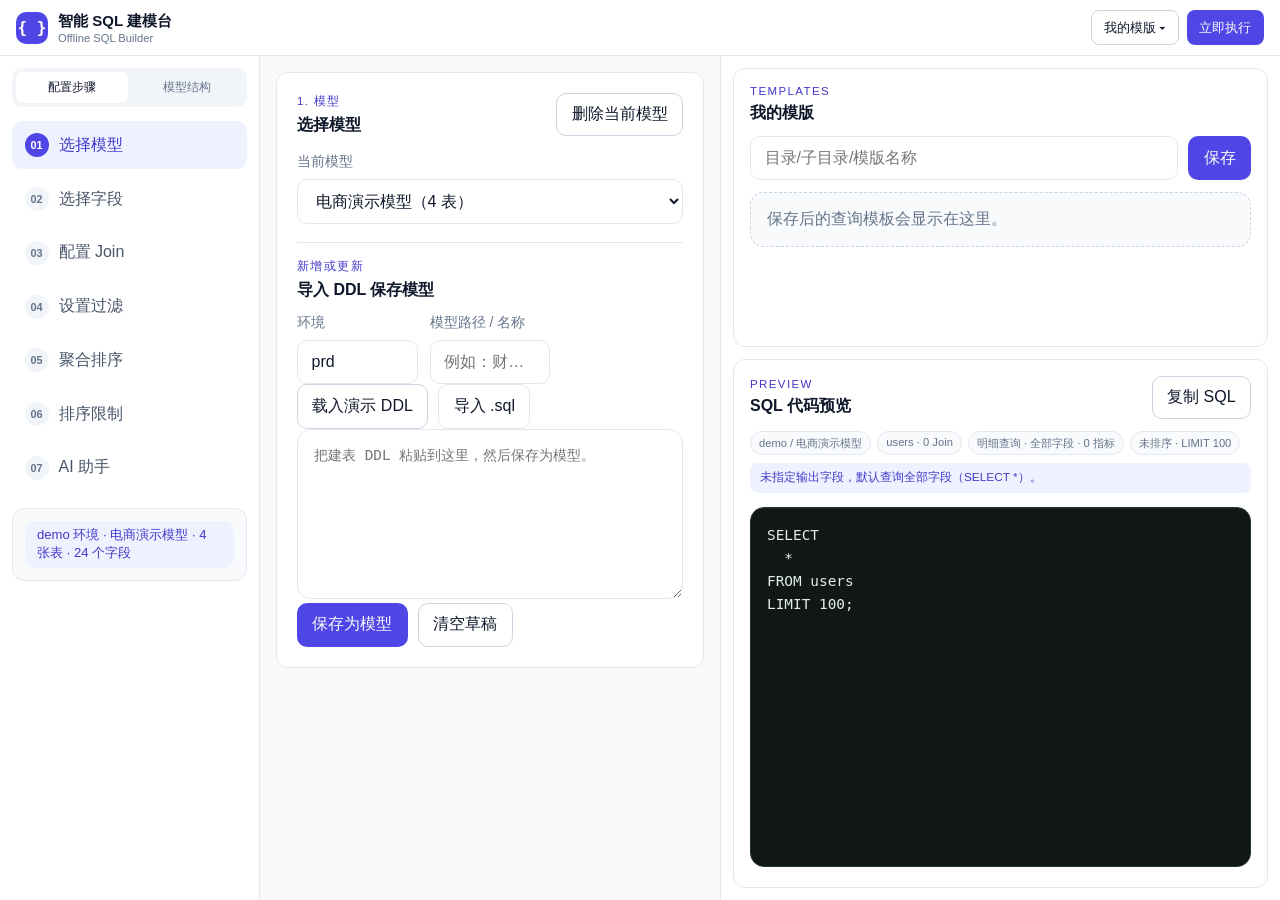
==== index.html @ 635a3251 "feat: mvp version" ====
<!DOCTYPE html>
<html lang="zh-CN">
  <head>
    <meta charset="UTF-8" />
    <meta name="viewport" content="width=device-width, initial-scale=1.0" />
    <title>智能 SQL 建模台</title>
    <link rel="stylesheet" href="styles.css" />
  </head>
  <body>
    <div class="app-shell">
      <header class="top-bar">
        <div class="brand">
          <div class="brand-mark">{ }</div>
          <div>
            <strong>智能 SQL 建模台</strong>
            <span>Offline SQL Builder</span>
          </div>
        </div>
        <div class="top-actions">
          <div class="template-menu-wrap">
            <button id="top-saved-queries-btn" type="button">我的模版 ▾</button>
            <div id="top-saved-queries-menu" class="template-menu" hidden></div>
          </div>
          <button id="execute-sql-btn" class="primary" type="button">立即执行</button>
        </div>
      </header>

      <main class="saas-layout">
        <aside class="left-sidebar">
          <div class="sidebar-tabs">
            <button class="active" type="button">配置步骤</button>
            <button type="button" data-config-tab="schema">模型结构</button>
          </div>
          <nav class="step-nav" aria-label="SQL Builder 配置导航">
            <button class="step-button active" type="button" data-config-tab="model"><span>01</span>选择模型</button>
            <button class="step-button" type="button" data-config-tab="query"><span>02</span>选择字段</button>
            <button class="step-button" type="button" data-config-tab="join"><span>03</span>配置 Join</button>
            <button class="step-button" type="button" data-config-tab="filter"><span>04</span>设置过滤</button>
            <button class="step-button" type="button" data-config-tab="metric"><span>05</span>聚合排序</button>
            <button class="step-button" type="button" data-config-tab="sort"><span>06</span>排序限制</button>
            <button class="step-button" type="button" data-config-tab="ai"><span>07</span>AI 助手</button>
          </nav>
          <div class="sidebar-card">
            <span id="model-status" class="status-chip muted">暂无模型</span>
          </div>
        </aside>

        <section class="main-workspace">
          <section class="panel compact-panel tab-panel active" data-tab-panel="model">
            <div class="section-head">
              <div>
                <p class="section-kicker">1. 模型</p>
                <h2>选择模型</h2>
              </div>
              <button id="delete-model-btn">删除当前模型</button>
            </div>

            <label class="field">
              <span>当前模型</span>
              <select id="model-select"></select>
            </label>

            <div class="builder-section">
              <div class="section-head compact">
                <div>
                  <p class="section-kicker">新增或更新</p>
                  <h2>导入 DDL 保存模型</h2>
                </div>
              </div>
              <div class="form-grid">
                <label class="field">
                  <span>环境</span>
                  <input id="model-env-input" type="text" list="model-env-options" placeholder="例如：pre、load、prd" />
                  <datalist id="model-env-options">
                    <option value="pre"></option>
                    <option value="load"></option>
                    <option value="prd"></option>
                    <option value="demo"></option>
                  </datalist>
                </label>
                <label class="field">
                  <span>模型路径 / 名称</span>
                  <input id="model-table-name-input" type="text" placeholder="例如：财务/成本/CUT表" />
                </label>
              </div>
              <div class="inline-actions">
                <button id="use-sample-draft-btn">载入演示 DDL</button>
                <label class="file-pill">
                  导入 .sql
                  <input id="model-file-input" type="file" accept=".sql,text/plain" />
                </label>
              </div>
              <textarea
                id="model-ddl-input"
                class="ddl-input compact-textarea"
                spellcheck="false"
                placeholder="把建表 DDL 粘贴到这里，然后保存为模型。"
              ></textarea>
              <div class="inline-actions">
                <button id="save-model-btn" class="primary">保存为模型</button>
                <button id="clear-model-draft-btn">清空草稿</button>
              </div>
            </div>
          </section>

          <section class="panel compact-panel tab-panel" data-tab-panel="schema" hidden>
            <div class="section-head">
              <div>
                <p class="section-kicker">2. 字段</p>
                <h2>浏览模型结构</h2>
              </div>
            </div>
            <div class="form-grid">
              <label class="field">
                <span>查找表</span>
                <input id="schema-table-search" type="text" list="schema-table-options" placeholder="输入表名或字段名" />
                <datalist id="schema-table-options"></datalist>
              </label>
              <label class="field">
                <span>查找字段</span>
                <input id="schema-column-search" type="text" list="schema-column-options" placeholder="输入字段名继续缩小范围" />
                <datalist id="schema-column-options"></datalist>
              </label>
            </div>
            <div id="schema-summary" class="schema-summary empty-state">
              先选择一个模型，再用搜索方式查看表和字段。
            </div>
          </section>

          <section class="panel compact-panel tab-panel" data-tab-panel="query" hidden>
            <div class="section-head">
              <div>
                <p class="section-kicker">3. 查询</p>
                <h2>配置查询</h2>
              </div>
            </div>
            <div class="form-grid single">
              <label class="field">
                <span>基表</span>
                <select id="base-table-select"></select>
              </label>
            </div>
            <div class="template-strip compact-strip" id="template-strip"></div>
            <div class="builder-section first-section">
              <div class="section-head compact">
                <div>
                  <p class="section-kicker">输出字段</p>
                  <h2>搜索添加</h2>
                </div>
              </div>
              <div class="inline-picker">
                <input id="dimension-add-input" type="text" list="dimension-field-options" placeholder="输入字段名搜索" />
                <datalist id="dimension-field-options"></datalist>
                <button id="add-dimension-btn">添加字段</button>
              </div>
              <div id="selected-dimensions-list" class="selected-list empty-state">
                默认查询全部字段（SELECT *）。
              </div>
            </div>
          </section>

          <section class="panel compact-panel tab-panel" data-tab-panel="join" hidden>
            <div class="section-head">
              <div>
                <p class="section-kicker">4. Join</p>
                <h2>表关联配置</h2>
              </div>
              <button id="add-join-btn">新增 Join</button>
            </div>
            <div id="joins-list" class="rows-list empty-state">
              先选择基表，再按需添加 Join。
            </div>
          </section>

          <section class="panel compact-panel tab-panel" data-tab-panel="metric" hidden>
            <div class="section-head">
              <div>
                <p class="section-kicker">5. 指标</p>
                <h2>聚合指标</h2>
              </div>
              <button id="add-metric-btn">新增指标</button>
            </div>
            <div id="metrics-list" class="rows-list empty-state">
              聚合查询和 Top N 查询可以在这里添加指标。
            </div>
          </section>

          <section class="panel compact-panel tab-panel" data-tab-panel="filter" hidden>
            <div class="section-head">
              <div>
                <p class="section-kicker">6. 过滤</p>
                <h2>Where 条件</h2>
              </div>
              <div class="inline-actions">
                <button id="add-filter-group-btn">新增条件组</button>
                <button id="add-filter-btn">新增过滤条件</button>
              </div>
            </div>
            <div id="filters-list" class="rows-list empty-state">
              在这里配置字段过滤条件。
            </div>
          </section>

          <section class="panel compact-panel tab-panel" data-tab-panel="sort" hidden>
            <div class="section-head">
              <div>
                <p class="section-kicker">7. 排序</p>
                <h2>排序和限制</h2>
              </div>
            </div>
            <div class="form-grid">
              <label class="field">
                <span>排序字段</span>
                <input id="sort-field-input" type="text" list="sort-field-options" placeholder="输入字段名或指标别名" />
                <datalist id="sort-field-options"></datalist>
              </label>
              <label class="field">
                <span>排序方向</span>
                <select id="sort-direction-select">
                  <option value="asc">升序</option>
                  <option value="desc">降序</option>
                </select>
              </label>
              <label class="field">
                <span>限制行数</span>
                <input id="limit-input" type="number" min="1" step="1" value="100" />
              </label>
            </div>
          </section>

          <section class="panel compact-panel tab-panel" data-tab-panel="ai" hidden>
            <div class="section-head">
              <div>
                <p class="section-kicker">8. AI</p>
                <h2>AI 一句话生成 SQL</h2>
              </div>
            </div>
            <div class="builder-section">
              <div class="form-grid">
                <label class="field">
                  <span>执行方式</span>
                  <select id="llm-provider-select">
                    <option value="codex_cli">Codex 登录态</option>
                    <option value="openai_compatible">OpenAI / 兼容接口</option>
                  </select>
                </label>
                <label class="field">
                  <span>模型</span>
                  <input id="llm-model-input" type="text" placeholder="留空则使用默认模型" />
                </label>
                <label class="field">
                  <span>Base URL</span>
                  <input id="llm-base-url-input" type="text" placeholder="https://api.openai.com/v1" />
                </label>
                <label class="field">
                  <span>API Key 环境变量</span>
                  <input id="llm-api-key-env-input" type="text" placeholder="OPENAI_API_KEY" />
                </label>
                <label class="field">
                  <span>Reasoning Effort</span>
                  <select id="llm-reasoning-effort-select">
                    <option value="none">none</option>
                    <option value="low">low</option>
                    <option value="medium">medium</option>
                    <option value="high">high</option>
                    <option value="xhigh">xhigh</option>
                  </select>
                </label>
                <label class="field">
                  <span>Temperature</span>
                  <input id="llm-temperature-input" type="number" min="0" max="2" step="0.1" />
                </label>
              </div>
              <div class="inline-actions">
                <button id="save-llm-config-btn" class="primary">保存 AI 配置</button>
                <button id="refresh-codex-status-btn">刷新 Codex 登录态</button>
                <span id="codex-login-status" class="status-chip muted">Codex 登录状态未检查</span>
              </div>
            </div>
            <label class="field">
              <span>一句话描述</span>
              <textarea
                id="ai-prompt-input"
                class="ai-prompt"
                placeholder="例如：按国家统计最近30天支付金额..."
              ></textarea>
            </label>
            <div class="inline-actions">
              <button id="generate-ai-sql-btn" class="primary">AI 生成 SQL</button>
              <button id="clear-ai-result-btn">清除 AI 结果</button>
              <span id="ai-result-status" class="status-chip muted">当前显示手动生成结果</span>
            </div>
          </section>

        </section>

        <aside class="right-panel">
          <section class="panel saved-panel">
            <div class="section-head compact">
              <div>
                <p class="section-kicker">Templates</p>
                <h2>我的模版</h2>
              </div>
            </div>
            <div class="inline-picker">
              <input id="save-name-input" type="text" placeholder="目录/子目录/模版名称" />
              <button id="save-query-btn" class="primary">保存</button>
            </div>
            <div id="saved-queries-list" class="saved-list empty-state">
              保存后的查询模板会显示在这里。
            </div>
          </section>

          <section class="panel preview-panel side-preview">
            <div class="section-head compact">
              <div>
                <p class="section-kicker">Preview</p>
                <h2>SQL 代码预览</h2>
              </div>
              <button id="copy-sql-btn" type="button">复制 SQL</button>
            </div>
            <div id="query-summary" class="summary-grid"></div>
            <div id="sql-status" class="sql-status"></div>
            <pre id="sql-output" class="sql-output">-- SQL 会显示在这里</pre>
          </section>
        </aside>
      </main>
    </div>

    <script src="app.js"></script>
  </body>
</html>
---- styles.css ----
:root {
  --bg: #f8fafc;
  --panel: #ffffff;
  --panel-strong: #f8fafc;
  --ink: #0f172a;
  --muted: #64748b;
  --line: #e2e8f0;
  --line-strong: #cbd5e1;
  --accent: #4f46e5;
  --accent-strong: #4338ca;
  --accent-soft: #eef2ff;
  --nav: #0f172a;
  --nav-muted: #94a3b8;
  --warn: #a64d18;
  --shadow: 0 18px 50px rgba(24, 33, 29, 0.08);
  --radius: 18px;
  --radius-sm: 12px;
  --mono: "SFMono-Regular", "SF Mono", Monaco, Consolas, monospace;
  --sans: "PingFang SC", "Hiragino Sans GB", "Microsoft YaHei", "Segoe UI", sans-serif;
}

* {
  box-sizing: border-box;
}

body {
  margin: 0;
  height: 100vh;
  overflow: hidden;
  font-family: var(--sans);
  color: var(--ink);
  background: var(--bg);
}

button,
input,
select,
textarea {
  font: inherit;
}

button {
  border: 1px solid var(--line-strong);
  background: #fff;
  color: var(--ink);
  border-radius: 10px;
  padding: 0.64rem 0.9rem;
  cursor: pointer;
  transition: border-color 120ms ease, background 120ms ease, box-shadow 120ms ease;
}

button:hover {
  border-color: rgba(23, 107, 82, 0.34);
  box-shadow: 0 6px 18px rgba(24, 33, 29, 0.06);
}

button.primary {
  background: var(--accent);
  color: #f7fbf7;
  border-color: transparent;
}

button.primary:hover {
  background: var(--accent-strong);
}

.app-shell {
  height: 100vh;
  width: 100vw;
  margin: 0;
  display: flex;
  flex-direction: column;
}

.top-bar {
  height: 56px;
  flex: 0 0 56px;
  display: flex;
  align-items: center;
  justify-content: space-between;
  gap: 16px;
  padding: 0 16px;
  border-bottom: 1px solid var(--line);
  background: #fff;
}

.brand {
  display: flex;
  align-items: center;
  gap: 10px;
  min-width: 0;
}

.brand-mark {
  display: grid;
  place-items: center;
  width: 32px;
  height: 32px;
  border-radius: 10px;
  background: var(--accent);
  color: #fff;
  font-family: var(--mono);
  font-weight: 800;
}

.brand strong {
  display: block;
  font-size: 0.94rem;
}

.brand span {
  display: block;
  margin-top: 1px;
  font-size: 0.7rem;
  color: var(--muted);
}

.top-actions {
  display: flex;
  align-items: center;
  gap: 8px;
}

.top-actions button {
  padding: 0.48rem 0.72rem;
  border-radius: 8px;
  font-size: 0.84rem;
}

.template-menu-wrap {
  position: relative;
}

.template-menu {
  position: absolute;
  top: calc(100% + 8px);
  right: 0;
  z-index: 30;
  width: 360px;
  max-height: min(520px, calc(100vh - 80px));
  overflow: auto;
  padding: 10px;
  border: 1px solid var(--line);
  border-radius: 12px;
  background: #fff;
  box-shadow: 0 18px 45px rgba(15, 23, 42, 0.14);
}

.template-menu-empty {
  padding: 12px;
  color: var(--muted);
  font-size: 0.84rem;
}

.saas-layout {
  min-height: 0;
  flex: 1;
  display: grid;
  grid-template-columns: 260px minmax(0, 1fr) clamp(560px, 42vw, 760px);
  background: var(--bg);
}

.left-sidebar {
  min-height: 0;
  overflow: auto;
  border-right: 1px solid var(--line);
  background: #fff;
  padding: 12px;
}

.sidebar-tabs {
  display: grid;
  grid-template-columns: 1fr 1fr;
  gap: 4px;
  padding: 4px;
  border-radius: 10px;
  background: #f1f5f9;
}

.sidebar-tabs button,
.step-button {
  box-shadow: none;
}

.sidebar-tabs button {
  padding: 0.45rem 0.55rem;
  border: 0;
  border-radius: 8px;
  background: transparent;
  color: var(--muted);
  font-size: 0.78rem;
}

.sidebar-tabs button.active {
  background: #fff;
  color: var(--ink);
}

.step-nav {
  display: flex;
  flex-direction: column;
  gap: 6px;
  margin-top: 14px;
}

.step-button {
  display: flex;
  align-items: center;
  gap: 10px;
  width: 100%;
  padding: 0.68rem 0.72rem;
  border-color: transparent;
  background: transparent;
  color: #475569;
  text-align: left;
}

.step-button span {
  display: grid;
  place-items: center;
  width: 24px;
  height: 24px;
  border-radius: 999px;
  background: #f1f5f9;
  color: #64748b;
  font-size: 0.68rem;
  font-weight: 700;
}

.step-button.active,
.step-button:hover {
  background: var(--accent-soft);
  color: var(--accent-strong);
  border-color: transparent;
}

.step-button.active span,
.step-button:hover span {
  background: var(--accent);
  color: #fff;
}

.sidebar-card {
  margin-top: 16px;
  padding: 12px;
  border: 1px solid var(--line);
  border-radius: 12px;
  background: #f8fafc;
}

.main-workspace {
  min-width: 0;
  min-height: 0;
  overflow: auto;
  padding: 16px;
}

.right-panel {
  width: 100%;
  min-width: 0;
  min-height: 0;
  max-height: calc(100vh - 56px);
  overflow: hidden;
  border-left: 1px solid var(--line);
  background: #fff;
  padding: 12px;
  display: flex;
  flex-direction: column;
  gap: 12px;
}

.right-panel > .panel {
  width: 100%;
}

.hero {
  display: flex;
  justify-content: space-between;
  gap: 18px;
  align-items: center;
  margin-bottom: 14px;
  padding: 14px 16px;
  border: 1px solid var(--line);
  border-radius: 18px;
  background: rgba(255, 255, 255, 0.82);
  box-shadow: 0 12px 34px rgba(24, 33, 29, 0.06);
}

.compact-hero {
  align-items: center;
}

.hero-copy {
  max-width: 980px;
}

.eyebrow,
.section-kicker {
  margin: 0 0 6px;
  font-size: 0.72rem;
  letter-spacing: 0.12em;
  text-transform: uppercase;
  color: var(--accent-strong);
}

.hero h1 {
  margin: 0;
  font-size: clamp(1.35rem, 2vw, 2rem);
  line-height: 1.12;
  max-width: 900px;
}

.hero-text {
  margin: 6px 0 0;
  max-width: 760px;
  color: var(--muted);
  font-size: 0.92rem;
  line-height: 1.45;
}

.hero-actions {
  display: flex;
  align-items: center;
  gap: 12px;
  flex-wrap: wrap;
}

.file-pill {
  display: inline-flex;
  align-items: center;
  justify-content: center;
  gap: 8px;
  border: 1px solid var(--line);
  background: #fff;
  border-radius: 10px;
  padding: 0.68rem 0.9rem;
  cursor: pointer;
}

.file-pill input {
  display: none;
}

.layout {
  display: grid;
  grid-template-columns: 1.05fr 1.2fr 1.05fr;
  gap: 14px;
}

.layout.simple-layout {
  grid-template-columns: minmax(720px, 840px) minmax(520px, 1fr);
  align-items: start;
}

.config-column {
  display: flex;
  flex-direction: column;
  gap: 18px;
}

.tabbed-config {
  display: grid;
  grid-template-columns: 124px minmax(0, 1fr);
  gap: 12px;
  align-items: start;
}

.tab-rail {
  position: sticky;
  top: 12px;
  display: flex;
  flex-direction: column;
  gap: 4px;
  padding: 10px;
  border: 1px solid rgba(255, 255, 255, 0.08);
  border-radius: 18px;
  background: var(--nav);
  box-shadow: 0 18px 42px rgba(16, 24, 20, 0.18);
}

.tab-button {
  width: 100%;
  display: flex;
  align-items: center;
  gap: 8px;
  border: 0;
  border-radius: 10px;
  padding: 0.7rem 0.78rem;
  background: transparent;
  color: var(--nav-muted);
  text-align: left;
  box-shadow: none;
}

.tab-button span {
  color: rgba(174, 187, 180, 0.62);
  font-family: var(--mono);
  font-size: 0.68rem;
}

.tab-button.active {
  background: #eef6f2;
  color: var(--accent-strong);
  box-shadow: none;
}

.tab-button.active span {
  color: rgba(15, 79, 61, 0.62);
}

.tab-button:hover {
  background: rgba(255, 255, 255, 0.08);
  color: #f4fbf7;
  box-shadow: none;
}

.tab-stage {
  min-width: 0;
}

.tab-panel {
  min-height: 560px;
}

.tab-panel[hidden] {
  display: none;
}

.panel {
  background: var(--panel);
  border: 1px solid var(--line);
  border-radius: 12px;
  padding: 16px;
  box-shadow: none;
  min-width: 0;
}

.attention-flash {
  animation: attention-flash 900ms ease;
}

@keyframes attention-flash {
  0% {
    border-color: #818cf8;
    box-shadow: 0 0 0 3px rgba(99, 102, 241, 0.18);
  }
  100% {
    border-color: var(--line);
    box-shadow: none;
  }
}

.compact-panel {
  padding: 20px;
}

.preview-panel {
  position: static;
  min-height: 0;
  display: flex;
  flex-direction: column;
  overflow: hidden;
}

.side-preview {
  flex: 1 1 58%;
  min-height: 0;
  width: 100%;
}

.preview-panel .section-head {
  flex: 0 0 auto;
}

.saved-panel {
  flex: 0 0 34%;
  min-height: 0;
  width: 100%;
  display: flex;
  flex-direction: column;
  overflow: hidden;
}

.section-head {
  display: flex;
  align-items: center;
  justify-content: space-between;
  gap: 12px;
  margin-bottom: 16px;
}

.section-head.compact {
  margin-bottom: 12px;
}

.section-head h2 {
  margin: 0;
  font-size: 1rem;
}

.inline-actions {
  display: flex;
  gap: 10px;
  flex-wrap: wrap;
}

.ddl-input,
.sql-output {
  width: 100%;
  border-radius: 14px;
  border: 1px solid var(--line);
  background: #fff;
  padding: 16px;
  font-family: var(--mono);
  font-size: 0.9rem;
}

.ddl-input {
  min-height: 290px;
  resize: vertical;
}

.compact-textarea {
  min-height: 170px;
}

.sql-output {
  display: block;
  min-height: 360px;
  flex: 1 1 auto;
  max-width: 100%;
  white-space: pre;
  line-height: 1.6;
  overflow: auto;
  background: #101714;
  color: #e2eee7;
  border-color: #26342f;
  box-shadow: inset 0 1px 0 rgba(255, 255, 255, 0.04);
}

.hint-row {
  margin-top: 12px;
  display: flex;
  justify-content: space-between;
  gap: 12px;
  align-items: center;
  flex-wrap: wrap;
}

.tiny-note {
  color: var(--muted);
  font-size: 0.84rem;
}

.status-chip {
  display: inline-flex;
  align-items: center;
  gap: 8px;
  border-radius: 10px;
  padding: 0.35rem 0.75rem;
  background: var(--accent-soft);
  color: var(--accent-strong);
  font-size: 0.82rem;
}

.status-chip.muted {
  background: rgba(48, 53, 47, 0.08);
  color: var(--muted);
}

.schema-summary,
.rows-list,
.saved-list,
.selected-list {
  display: flex;
  flex-direction: column;
  gap: 12px;
}

.saved-panel .saved-list {
  min-height: 0;
  overflow: auto;
}

.template-tree {
  display: flex;
  flex-direction: column;
  gap: 4px;
}

.template-tree.compact {
  gap: 2px;
}

.template-folder {
  min-width: 0;
}

.template-folder summary {
  display: flex;
  align-items: center;
  gap: 6px;
  min-width: 0;
  padding: 0.42rem 0.5rem 0.42rem calc(0.5rem + var(--depth, 0) * 14px);
  border-radius: 8px;
  color: #334155;
  cursor: pointer;
  font-size: 0.82rem;
  font-weight: 700;
  list-style: none;
}

.template-folder summary::-webkit-details-marker {
  display: none;
}

.template-folder summary:hover {
  background: #f8fafc;
}

.folder-caret {
  color: #94a3b8;
  font-size: 0.72rem;
}

.template-leaf {
  display: grid;
  grid-template-columns: minmax(0, 1fr) auto;
  gap: 8px;
  align-items: center;
  padding-left: calc(var(--depth, 0) * 14px);
}

.template-leaf.compact {
  grid-template-columns: minmax(0, 1fr);
}

.template-load {
  display: flex;
  min-width: 0;
  flex-direction: column;
  align-items: flex-start;
  gap: 3px;
  padding: 0.48rem 0.6rem;
  border-color: transparent;
  background: transparent;
  box-shadow: none;
  text-align: left;
}

.template-load:hover {
  background: #eef2ff;
  border-color: transparent;
  box-shadow: none;
}

.template-load strong,
.template-load span {
  max-width: 100%;
  overflow: hidden;
  text-overflow: ellipsis;
  white-space: nowrap;
}

.template-load strong {
  color: #1e293b;
  font-size: 0.82rem;
}

.template-load span {
  color: var(--muted);
  font-size: 0.72rem;
}

.template-delete {
  padding: 0.38rem 0.5rem;
  border-radius: 8px;
  color: #b45309;
  font-size: 0.72rem;
}

.schema-card,
.field-group,
.row-card,
.saved-card,
.summary-card {
  border: 1px solid var(--line);
  border-radius: 14px;
  background: #fff;
  padding: 10px 12px;
  min-width: 0;
}

.schema-card h3,
.field-group h3,
.summary-card h3 {
  margin: 0 0 8px;
  font-size: 0.98rem;
}

.schema-columns,
.field-list {
  display: flex;
  flex-wrap: wrap;
  gap: 8px;
}

.column-pill,
.template-card,
.saved-tag {
  border-radius: 10px;
  padding: 0.42rem 0.72rem;
  background: #f1f4ef;
  font-size: 0.82rem;
}

.column-pill code {
  font-family: var(--mono);
}

.template-strip {
  display: grid;
  grid-template-columns: repeat(3, minmax(0, 1fr));
  gap: 10px;
  margin: 18px 0;
}

.template-strip.compact-strip {
  margin: 14px 0 10px;
}

.template-card {
  border: 1px solid var(--line);
  background: #fff;
  border-radius: 14px;
  padding: 14px;
  text-align: left;
  cursor: pointer;
}

.template-card.active {
  border-color: rgba(23, 107, 82, 0.5);
  background: var(--accent-soft);
}

.template-card strong,
.template-card span {
  display: block;
}

.template-card span {
  margin-top: 6px;
  color: var(--muted);
  font-size: 0.88rem;
  line-height: 1.4;
}

.builder-section {
  padding-top: 16px;
  border-top: 1px solid var(--line);
  margin-top: 18px;
}

.builder-section.first-section {
  border-top: 0;
  padding-top: 0;
  margin-top: 8px;
}

.form-grid {
  display: grid;
  grid-template-columns: repeat(3, minmax(0, 1fr));
  gap: 12px;
}

.form-grid.single {
  grid-template-columns: 1fr;
}

.field {
  display: flex;
  flex-direction: column;
  gap: 8px;
  min-width: 0;
}

.field span {
  font-size: 0.88rem;
  color: var(--muted);
}

.field input,
.field select {
  width: 100%;
  min-width: 0;
  min-height: 44px;
  border: 1px solid var(--line);
  border-radius: 10px;
  background: #fff;
  padding: 0.75rem 0.85rem;
  color: var(--ink);
}

.field input {
  overflow: hidden;
  text-overflow: ellipsis;
}

.inline-picker {
  display: grid;
  grid-template-columns: 1fr auto;
  gap: 10px;
  margin-bottom: 12px;
}

.inline-picker input {
  width: 100%;
  border: 1px solid var(--line);
  border-radius: 10px;
  background: #fff;
  padding: 0.75rem 0.85rem;
}

.field-list label {
  display: inline-flex;
  align-items: center;
  gap: 8px;
  border-radius: 10px;
  padding: 0.48rem 0.78rem;
  border: 1px solid var(--line);
  background: #fff;
}

.field-list code {
  font-family: var(--mono);
  font-size: 0.78rem;
  color: var(--muted);
}

.row-card {
  display: grid;
  grid-template-columns: repeat(5, minmax(0, 1fr)) auto;
  gap: 10px;
  align-items: end;
}

.row-card.join-row {
  display: flex;
  flex-direction: column;
  gap: 14px;
  align-items: stretch;
}

.row-card.filter-row {
  grid-template-columns: 1.2fr 0.9fr 1fr 1fr auto;
}

.join-row-head {
  display: flex;
  align-items: center;
  justify-content: space-between;
  gap: 12px;
  padding-bottom: 12px;
  border-bottom: 1px solid rgba(44, 61, 49, 0.1);
}

.join-row-head strong {
  font-size: 0.96rem;
}

.join-grid {
  display: grid;
  grid-template-columns: repeat(2, minmax(0, 1fr));
  gap: 12px;
  align-items: end;
}

.join-grid .field:first-child {
  grid-column: 1 / -1;
  max-width: 220px;
}

.join-condition-list {
  display: flex;
  flex-direction: column;
  gap: 10px;
}

.condition-toolbar {
  display: grid;
  grid-template-columns: repeat(2, minmax(0, 220px));
  gap: 12px;
  align-items: end;
}

.condition-group {
  display: flex;
  flex-direction: column;
  gap: 10px;
  padding: 12px;
  border: 1px solid rgba(44, 61, 49, 0.12);
  border-radius: 14px;
  background: rgba(248, 246, 239, 0.68);
}

.condition-group-head {
  display: flex;
  align-items: center;
  justify-content: space-between;
  gap: 12px;
  color: var(--muted);
}

.condition-group-head strong {
  color: var(--ink);
}

.join-condition-row {
  display: grid;
  grid-template-columns: auto minmax(0, 1fr) minmax(0, 1fr) auto;
  gap: 10px;
  align-items: end;
  padding: 12px;
  border: 1px solid var(--line);
  border-radius: 12px;
  background: var(--panel-strong);
}

.join-condition-index {
  align-self: center;
  color: var(--muted);
  font-size: 0.84rem;
  white-space: nowrap;
}

.join-preview-field input {
  font-family: var(--mono);
  font-size: 0.82rem;
  background: var(--accent-soft);
  border-color: rgba(23, 107, 82, 0.2);
}

.icon-button {
  border-radius: 10px;
  padding: 0.72rem;
}

.empty-state {
  min-height: 84px;
  justify-content: center;
  color: var(--muted);
  border: 1px dashed var(--line-strong);
  border-radius: 14px;
  padding: 16px;
  background: var(--panel-strong);
}

.summary-grid {
  display: flex;
  flex-wrap: nowrap;
  gap: 6px;
  margin-bottom: 8px;
  flex: 0 0 auto;
  overflow: hidden;
}

.summary-grid.compact {
  margin: 0 0 14px;
}

.preview-meta-item {
  min-width: 0;
  max-width: 38%;
  overflow: hidden;
  text-overflow: ellipsis;
  white-space: nowrap;
  border: 1px solid var(--line);
  border-radius: 999px;
  background: #f8fafc;
  color: #64748b;
  padding: 0.22rem 0.5rem;
  font-size: 0.7rem;
}

.summary-card p {
  margin: 6px 0 0;
  color: var(--muted);
  font-size: 0.82rem;
  line-height: 1.45;
  overflow-wrap: anywhere;
  word-break: break-word;
  min-width: 0;
}

.summary-card h3 {
  margin-bottom: 4px;
  font-size: 0.78rem;
  color: #475569;
  overflow: hidden;
  text-overflow: ellipsis;
  white-space: nowrap;
}

.status-stack {
  display: flex;
  flex-direction: column;
  gap: 8px;
  margin-bottom: 14px;
}

.sql-status {
  flex: 0 0 auto;
  max-height: 52px;
  overflow: auto;
}

.sql-status .status-item {
  padding: 0.42rem 0.62rem;
  border-radius: 8px;
  font-size: 0.74rem;
}

.status-item {
  border-radius: 12px;
  padding: 0.7rem 0.9rem;
  font-size: 0.88rem;
}

.status-item.error {
  background: #fff1e8;
  color: var(--warn);
}

.status-item.info {
  background: var(--accent-soft);
  color: var(--accent-strong);
}

.save-row {
  display: grid;
  grid-template-columns: 1fr auto;
  gap: 10px;
  margin-bottom: 12px;
}

.save-row input {
  border: 1px solid var(--line);
  border-radius: 10px;
  background: #fff;
  padding: 0.75rem 0.85rem;
}

.saved-card {
  display: flex;
  justify-content: space-between;
  gap: 14px;
  align-items: center;
}

.selected-item {
  display: flex;
  justify-content: space-between;
  gap: 12px;
  align-items: center;
  border: 1px solid var(--line);
  border-radius: 12px;
  padding: 12px 14px;
  background: #fff;
}

.selected-copy {
  display: flex;
  flex-direction: column;
  gap: 4px;
}

.field-picker-panel {
  gap: 10px;
}

.selected-dimension-summary {
  display: flex;
  justify-content: space-between;
  gap: 12px;
  color: var(--muted);
  font-size: 0.82rem;
}

.selected-dimension-summary span:first-child {
  color: var(--ink);
  font-weight: 650;
}

.field-tag-cloud {
  display: flex;
  flex-wrap: wrap;
  gap: 8px;
  max-height: 320px;
  overflow: auto;
  padding: 2px;
}

.field-tag {
  display: inline-flex;
  align-items: center;
  gap: 7px;
  max-width: 260px;
  padding: 0.44rem 0.65rem;
  border-radius: 9px;
  border: 1px solid var(--line);
  background: #fff;
  color: #475569;
  font-size: 0.8rem;
  box-shadow: none;
}

.field-tag:hover {
  border-color: #a5b4fc;
  background: #f8fafc;
  box-shadow: none;
}

.field-tag.selected {
  border-color: #c7d2fe;
  background: #eef2ff;
  color: #3730a3;
}

.field-tag span {
  overflow: hidden;
  text-overflow: ellipsis;
  white-space: nowrap;
  font-weight: 650;
}

.field-tag code {
  color: inherit;
  opacity: 0.68;
  font-size: 0.68rem;
  font-family: var(--mono);
}

.field-tag em {
  border-radius: 999px;
  background: #fef3c7;
  color: #92400e;
  padding: 0.08rem 0.34rem;
  font-style: normal;
  font-size: 0.66rem;
}

.quick-field-tags {
  display: flex;
  flex-wrap: wrap;
  gap: 6px;
  max-height: 92px;
  overflow: auto;
  margin-top: 7px;
}

.quick-field-tag {
  display: inline-flex;
  align-items: center;
  gap: 5px;
  max-width: 180px;
  padding: 0.28rem 0.48rem;
  border-radius: 8px;
  border: 1px solid var(--line);
  background: #fff;
  color: #475569;
  font-size: 0.72rem;
  box-shadow: none;
}

.quick-field-tag:hover {
  border-color: #a5b4fc;
  background: #f8fafc;
  box-shadow: none;
}

.quick-field-tag.selected {
  border-color: #c7d2fe;
  background: #eef2ff;
  color: #3730a3;
}

.quick-field-tag span {
  overflow: hidden;
  text-overflow: ellipsis;
  white-space: nowrap;
  font-weight: 650;
}

.quick-field-tag code {
  font-family: var(--mono);
  font-size: 0.62rem;
  color: inherit;
  opacity: 0.62;
}

.selected-copy strong {
  font-size: 0.94rem;
}

.selected-copy span {
  color: var(--muted);
  font-size: 0.82rem;
}

.details-block {
  margin-top: 14px;
  border: 1px solid var(--line);
  border-radius: 14px;
  background: #fff;
  overflow: hidden;
}

.details-block summary {
  list-style: none;
  cursor: pointer;
  padding: 14px 16px;
  font-weight: 600;
  background: var(--panel-strong);
}

.details-block summary::-webkit-details-marker {
  display: none;
}

.details-content {
  padding: 14px 16px 16px;
  border-top: 1px solid var(--line);
}

.saved-copy {
  display: flex;
  flex-direction: column;
  gap: 8px;
}

.saved-copy strong {
  font-size: 0.95rem;
}

.saved-copy span {
  color: var(--muted);
  font-size: 0.84rem;
}

.saved-actions {
  display: flex;
  gap: 8px;
}

@media (max-width: 1200px) {
  .layout,
  .layout.simple-layout {
    grid-template-columns: 1fr;
  }

  .hero {
    flex-direction: column;
    align-items: start;
  }

  .preview-panel {
    position: static;
  }
}

@media (max-width: 820px) {
  .app-shell {
    width: 100vw;
    height: 100vh;
    margin: 0;
  }

  .saas-layout {
    grid-template-columns: 1fr;
    overflow: auto;
  }

  .left-sidebar,
  .right-panel {
    max-height: none;
    overflow: visible;
  }

  .panel {
    padding: 16px;
  }

  .tabbed-config {
    grid-template-columns: 1fr;
  }

  .tab-rail {
    position: static;
    flex-direction: row;
    overflow-x: auto;
  }

  .tab-button {
    flex: 0 0 auto;
    width: auto;
    white-space: nowrap;
  }

  .template-strip,
  .form-grid,
  .summary-grid,
  .save-row,
  .inline-picker {
    grid-template-columns: 1fr;
  }

  .row-card,
  .row-card.join-row,
  .row-card.filter-row,
  .join-grid,
  .join-condition-row {
    grid-template-columns: 1fr;
  }
}
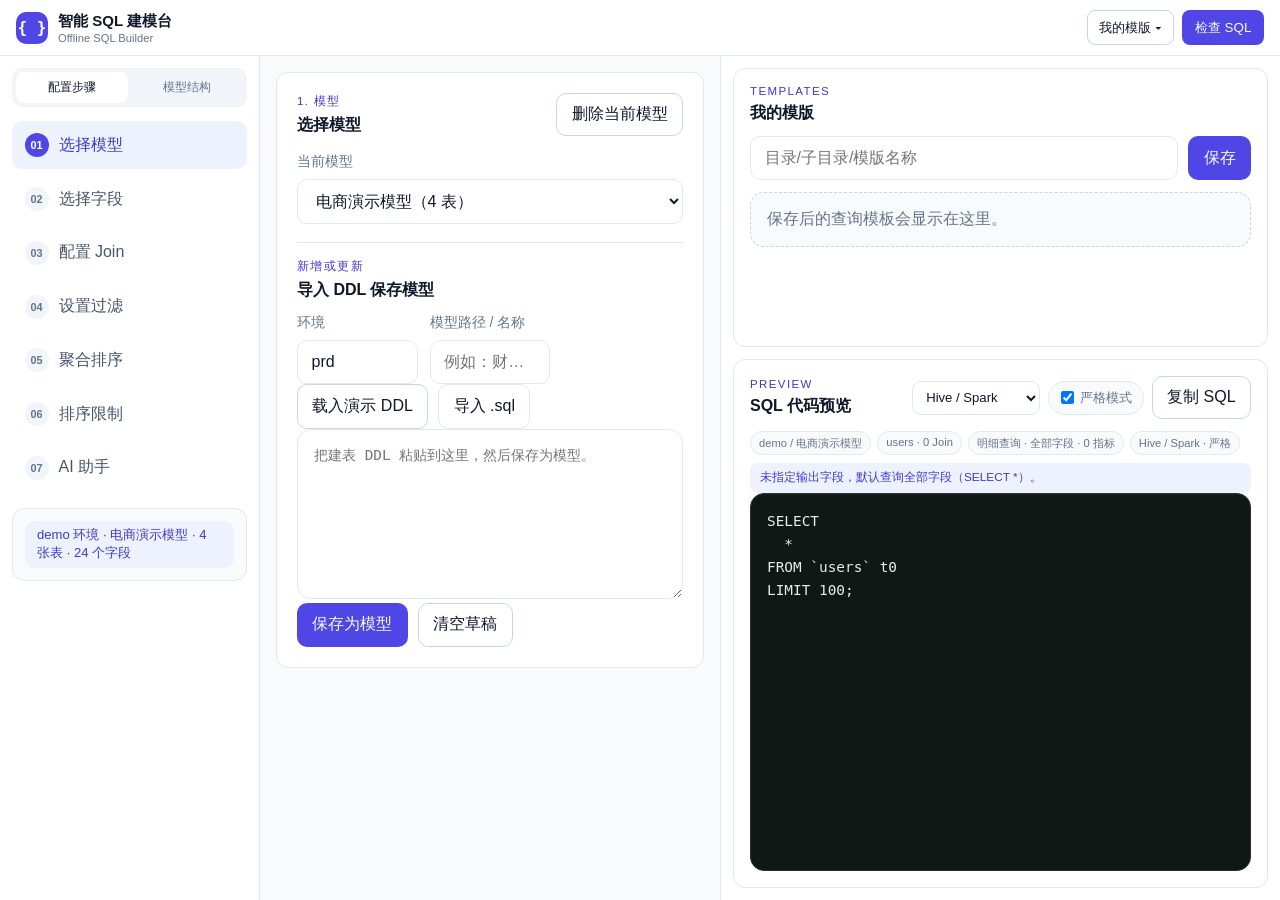
==== commit 3673bc65: "feat: improve sql builder syntax controls" ====
--- a/index.html
+++ b/index.html
@@ -21,7 +21,7 @@
             <button id="top-saved-queries-btn" type="button">我的模版 ▾</button>
             <div id="top-saved-queries-menu" class="template-menu" hidden></div>
           </div>
-          <button id="execute-sql-btn" class="primary" type="button">立即执行</button>
+          <button id="execute-sql-btn" class="primary" type="button">检查 SQL</button>
         </div>
       </header>
 
@@ -199,6 +199,19 @@
             <div id="filters-list" class="rows-list empty-state">
               在这里配置字段过滤条件。
             </div>
+            <div class="section-subhead">
+              <div>
+                <p class="section-kicker">Having</p>
+                <h3>聚合后过滤</h3>
+              </div>
+              <div class="inline-actions">
+                <button id="add-having-group-btn">新增 Having 组</button>
+                <button id="add-having-filter-btn">新增 Having 条件</button>
+              </div>
+            </div>
+            <div id="having-filters-list" class="rows-list empty-state">
+              聚合查询后可在这里配置 HAVING 条件。
+            </div>
           </section>
 
           <section class="panel compact-panel tab-panel" data-tab-panel="sort" hidden>
@@ -224,6 +237,10 @@
               <label class="field">
                 <span>限制行数</span>
                 <input id="limit-input" type="number" min="1" step="1" value="100" />
+              </label>
+              <label class="field">
+                <span>偏移行数</span>
+                <input id="offset-input" type="number" min="0" step="1" placeholder="例如：20" />
               </label>
             </div>
           </section>
@@ -317,11 +334,28 @@
                 <p class="section-kicker">Preview</p>
                 <h2>SQL 代码预览</h2>
               </div>
-              <button id="copy-sql-btn" type="button">复制 SQL</button>
+              <div class="preview-actions">
+                <select id="sql-dialect-select" title="SQL 方言">
+                  <option value="hive">Hive / Spark</option>
+                  <option value="mysql">MySQL</option>
+                  <option value="presto">Presto / Trino</option>
+                  <option value="plain">通用 SQL</option>
+                </select>
+                <label class="strict-toggle" title="严格模式会自动添加表别名和字段引用">
+                  <input id="sql-strict-mode-input" type="checkbox" checked />
+                  <span>严格模式</span>
+                </label>
+                <button id="copy-sql-btn" type="button">复制 SQL</button>
+              </div>
             </div>
             <div id="query-summary" class="summary-grid"></div>
             <div id="sql-status" class="sql-status"></div>
-            <pre id="sql-output" class="sql-output">-- SQL 会显示在这里</pre>
+            <textarea
+              id="sql-output"
+              class="sql-output"
+              spellcheck="false"
+              placeholder="-- SQL 会显示在这里，也可以直接手动编辑"
+            ></textarea>
           </section>
         </aside>
       </main>
--- a/styles.css
+++ b/styles.css
@@ -472,6 +472,43 @@
   flex: 0 0 auto;
 }
 
+.preview-actions {
+  display: flex;
+  align-items: center;
+  justify-content: flex-end;
+  gap: 8px;
+  flex-wrap: wrap;
+}
+
+.preview-actions select {
+  width: 128px;
+  min-height: 34px;
+  border: 1px solid var(--line);
+  border-radius: 9px;
+  background: #fff;
+  padding: 0 0.55rem;
+  color: var(--ink);
+  font-size: 0.82rem;
+}
+
+.strict-toggle {
+  display: inline-flex;
+  align-items: center;
+  gap: 6px;
+  min-height: 34px;
+  border: 1px solid var(--line);
+  border-radius: 999px;
+  background: #f8fafc;
+  padding: 0 0.7rem;
+  color: var(--muted);
+  font-size: 0.82rem;
+  white-space: nowrap;
+}
+
+.strict-toggle input {
+  margin: 0;
+}
+
 .saved-panel {
   flex: 0 0 34%;
   min-height: 0;
@@ -491,6 +528,21 @@
 
 .section-head.compact {
   margin-bottom: 12px;
+}
+
+.section-subhead {
+  display: flex;
+  align-items: center;
+  justify-content: space-between;
+  gap: 12px;
+  margin: 20px 0 12px;
+  padding-top: 16px;
+  border-top: 1px solid var(--line);
+}
+
+.section-subhead h3 {
+  margin: 0;
+  font-size: 1rem;
 }
 
 .section-head h2 {
@@ -532,10 +584,16 @@
   white-space: pre;
   line-height: 1.6;
   overflow: auto;
+  resize: none;
   background: #101714;
   color: #e2eee7;
   border-color: #26342f;
   box-shadow: inset 0 1px 0 rgba(255, 255, 255, 0.04);
+}
+
+.sql-output:focus {
+  outline: 2px solid rgba(79, 70, 229, 0.35);
+  outline-offset: -2px;
 }
 
 .hint-row {
@@ -806,6 +864,32 @@
   text-overflow: ellipsis;
 }
 
+.checkbox-field {
+  justify-content: flex-start;
+}
+
+.inline-checkbox {
+  display: flex;
+  align-items: center;
+  gap: 10px;
+  min-height: 44px;
+  border: 1px solid var(--line);
+  border-radius: 10px;
+  background: #fff;
+  padding: 0.75rem 0.85rem;
+}
+
+.inline-checkbox input {
+  width: auto;
+  min-height: auto;
+  padding: 0;
+}
+
+.inline-checkbox span {
+  color: var(--ink);
+  font-size: 0.9rem;
+}
+
 .inline-picker {
   display: grid;
   grid-template-columns: 1fr auto;
@@ -1036,6 +1120,16 @@
   color: var(--accent-strong);
 }
 
+.status-item.success {
+  background: #ecfdf5;
+  color: #047857;
+}
+
+.status-item.warning {
+  background: #fff7ed;
+  color: #c2410c;
+}
+
 .save-row {
   display: grid;
   grid-template-columns: 1fr auto;
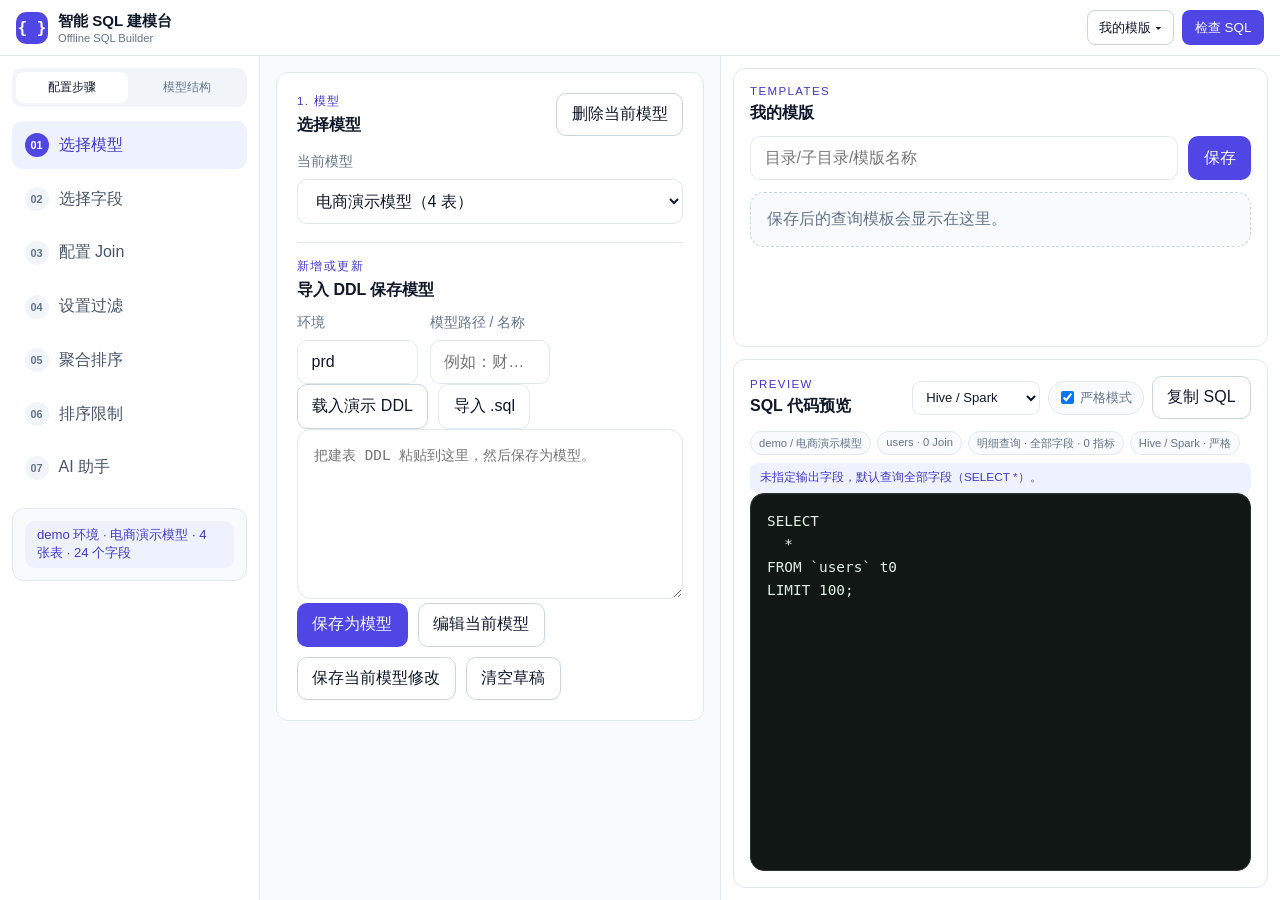
==== commit ba9ab6bc: "feat: 歧义字段字典知识库" ====
--- a/index.html
+++ b/index.html
@@ -98,6 +98,8 @@
               ></textarea>
               <div class="inline-actions">
                 <button id="save-model-btn" class="primary">保存为模型</button>
+                <button id="load-active-model-draft-btn">编辑当前模型</button>
+                <button id="update-active-model-btn">保存当前模型修改</button>
                 <button id="clear-model-draft-btn">清空草稿</button>
               </div>
             </div>
@@ -307,6 +309,33 @@
               <button id="clear-ai-result-btn">清除 AI 结果</button>
               <span id="ai-result-status" class="status-chip muted">当前显示手动生成结果</span>
             </div>
+            <div class="builder-section">
+              <div class="section-head compact">
+                <div>
+                  <p class="section-kicker">Dictionary</p>
+                  <h2>业务字段字典</h2>
+                </div>
+              </div>
+              <div class="form-grid">
+                <label class="field">
+                  <span>业务词</span>
+                  <input id="dict-term-input" type="text" placeholder="例如：原币金额、账期、供应商" />
+                </label>
+                <label class="field">
+                  <span>映射字段</span>
+                  <input id="dict-field-input" type="text" list="dict-field-options" placeholder="输入字段名搜索" />
+                  <datalist id="dict-field-options"></datalist>
+                </label>
+                <label class="field">
+                  <span>说明</span>
+                  <input id="dict-description-input" type="text" placeholder="可选，补充匹配规则" />
+                </label>
+              </div>
+              <div class="inline-actions">
+                <button id="add-dictionary-entry-btn">保存字典项</button>
+              </div>
+              <div id="dictionary-list" class="saved-list empty-state">当前模型还没有配置业务字段字典。</div>
+            </div>
           </section>
 
         </section>
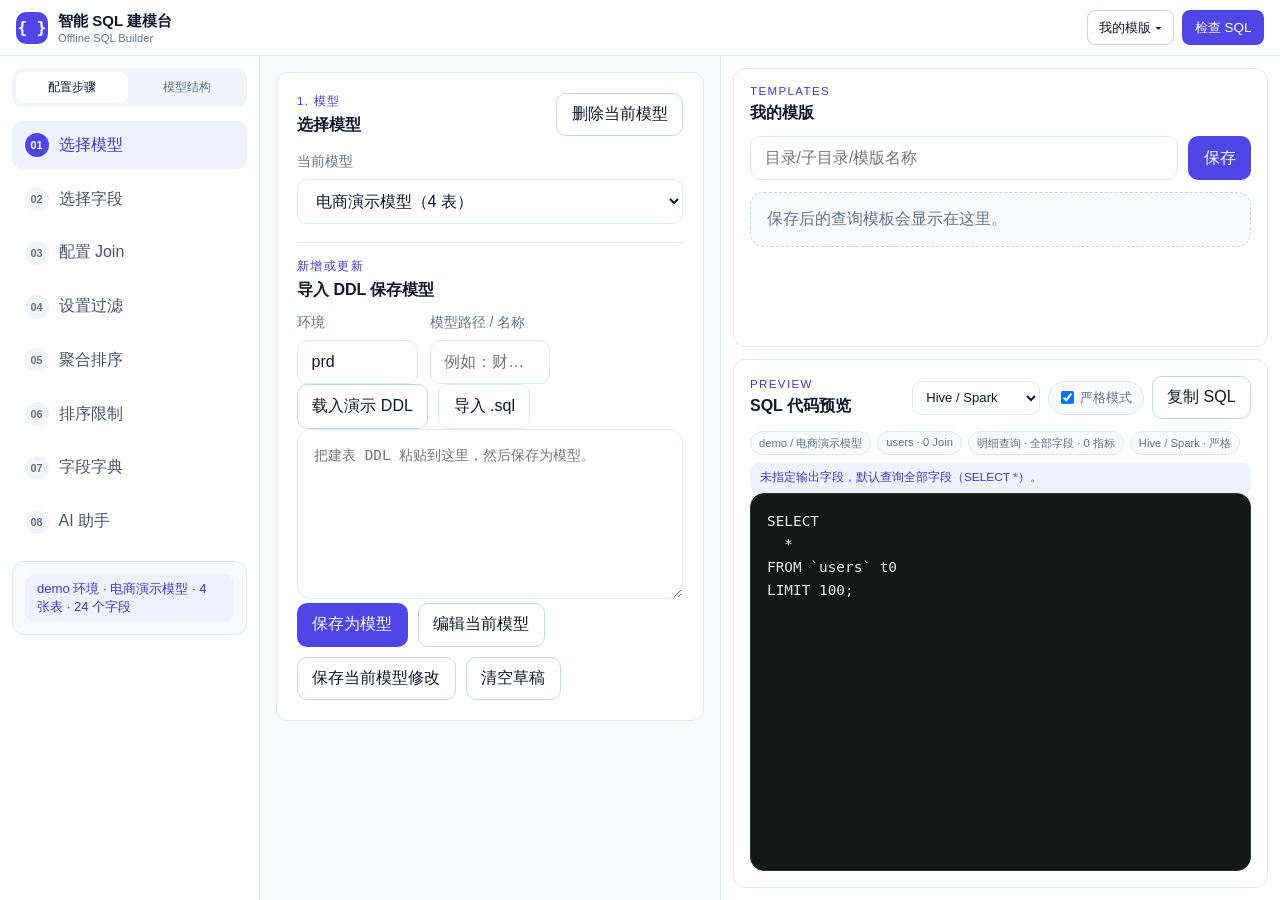
==== commit c1aa1a51: "feat: improve global dictionary and ai sql constraints" ====
--- a/index.html
+++ b/index.html
@@ -38,7 +38,8 @@
             <button class="step-button" type="button" data-config-tab="filter"><span>04</span>设置过滤</button>
             <button class="step-button" type="button" data-config-tab="metric"><span>05</span>聚合排序</button>
             <button class="step-button" type="button" data-config-tab="sort"><span>06</span>排序限制</button>
-            <button class="step-button" type="button" data-config-tab="ai"><span>07</span>AI 助手</button>
+            <button class="step-button" type="button" data-config-tab="dictionary"><span>07</span>字段字典</button>
+            <button class="step-button" type="button" data-config-tab="ai"><span>08</span>AI 助手</button>
           </nav>
           <div class="sidebar-card">
             <span id="model-status" class="status-chip muted">暂无模型</span>
@@ -309,13 +310,16 @@
               <button id="clear-ai-result-btn">清除 AI 结果</button>
               <span id="ai-result-status" class="status-chip muted">当前显示手动生成结果</span>
             </div>
+          </section>
+
+          <section class="panel compact-panel tab-panel" data-tab-panel="dictionary" hidden>
+            <div class="section-head">
+              <div>
+                <p class="section-kicker">7. Dictionary</p>
+                <h2>业务字段字典</h2>
+              </div>
+            </div>
             <div class="builder-section">
-              <div class="section-head compact">
-                <div>
-                  <p class="section-kicker">Dictionary</p>
-                  <h2>业务字段字典</h2>
-                </div>
-              </div>
               <div class="form-grid">
                 <label class="field">
                   <span>业务词</span>
@@ -332,9 +336,9 @@
                 </label>
               </div>
               <div class="inline-actions">
-                <button id="add-dictionary-entry-btn">保存字典项</button>
-              </div>
-              <div id="dictionary-list" class="saved-list empty-state">当前模型还没有配置业务字段字典。</div>
+                <button id="add-dictionary-entry-btn" class="primary">保存字典项</button>
+              </div>
+              <div id="dictionary-list" class="saved-list empty-state">还没有配置业务字段字典。</div>
             </div>
           </section>
 
--- a/styles.css
+++ b/styles.css
@@ -1151,6 +1151,110 @@
   align-items: center;
 }
 
+.dict-card {
+  display: grid;
+  grid-template-columns: minmax(0, 1fr) auto;
+  gap: 12px;
+  align-items: center;
+  border: 1px solid #e2e8f0;
+  border-radius: 14px;
+  background:
+    linear-gradient(135deg, rgba(248, 250, 252, 0.94), rgba(255, 255, 255, 0.98)),
+    #fff;
+  padding: 12px 14px;
+}
+
+.dict-card + .dict-card {
+  margin-top: 10px;
+}
+
+.dict-card-main {
+  min-width: 0;
+  display: flex;
+  flex-direction: column;
+  gap: 7px;
+}
+
+.dict-term-row {
+  display: flex;
+  align-items: center;
+  gap: 8px;
+  min-width: 0;
+}
+
+.dict-term {
+  max-width: 180px;
+  overflow: hidden;
+  text-overflow: ellipsis;
+  white-space: nowrap;
+  color: #0f172a;
+  font-weight: 750;
+}
+
+.dict-arrow {
+  color: #94a3b8;
+  font-family: var(--mono);
+  font-size: 0.78rem;
+}
+
+.dict-field-name {
+  min-width: 0;
+  max-width: 280px;
+  overflow: hidden;
+  text-overflow: ellipsis;
+  white-space: nowrap;
+  border-radius: 999px;
+  background: #eef2ff;
+  color: #3730a3;
+  padding: 0.24rem 0.55rem;
+  font-family: var(--mono);
+  font-size: 0.78rem;
+  font-weight: 700;
+}
+
+.dict-type {
+  border-radius: 999px;
+  background: #f1f5f9;
+  color: #64748b;
+  padding: 0.18rem 0.45rem;
+  font-family: var(--mono);
+  font-size: 0.68rem;
+}
+
+.dict-meta-row {
+  display: flex;
+  flex-wrap: wrap;
+  gap: 6px;
+  min-width: 0;
+}
+
+.dict-meta-row span {
+  max-width: 100%;
+  overflow: hidden;
+  text-overflow: ellipsis;
+  white-space: nowrap;
+  border-radius: 8px;
+  background: #f8fafc;
+  color: #64748b;
+  padding: 0.2rem 0.45rem;
+  font-size: 0.72rem;
+}
+
+.dict-delete {
+  border: 1px solid transparent;
+  border-radius: 999px;
+  background: transparent;
+  color: #94a3b8;
+  padding: 0.38rem 0.58rem;
+  font-size: 0.74rem;
+}
+
+.dict-delete:hover {
+  border-color: #fed7aa;
+  background: #fff7ed;
+  color: #c2410c;
+}
+
 .selected-item {
   display: flex;
   justify-content: space-between;
